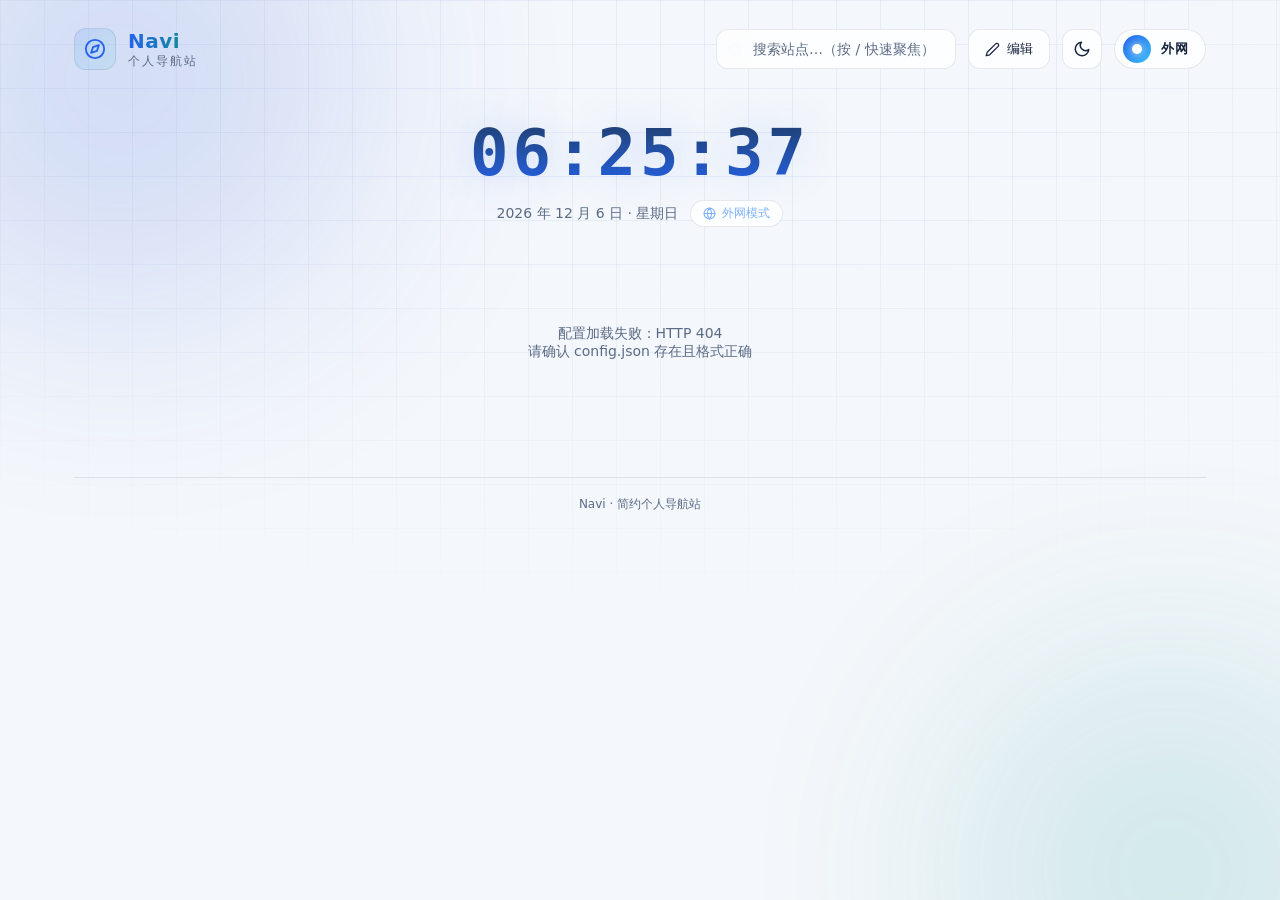
==== public/index.html @ b1547924 "chore: 首次提交 —— Navi 导航站（零依赖 Node 服务端 + 服务发现 + 图床库）" ====
<!DOCTYPE html>
<html lang="zh-CN">
<head>
  <meta charset="UTF-8">
  <meta name="viewport" content="width=device-width, initial-scale=1.0">
  <title>Navi · 个人导航站</title>
  <link rel="icon" type="image/svg+xml" href="favicon.svg">
  <!-- 静态资源带版本号：每次改版 app.js / style.css 后递增 v=，强制浏览器拉取新文件，避免旧缓存 -->
  <link rel="stylesheet" href="css/style.css?v=20260919-3">
</head>
<body>
  <!-- 科技感网格背景 -->
  <div class="bg-grid" aria-hidden="true"></div>
  <div class="bg-glow bg-glow-1" aria-hidden="true"></div>
  <div class="bg-glow bg-glow-2" aria-hidden="true"></div>

  <div class="page">
    <!-- 顶部栏 -->
    <header class="header">
      <div class="brand">
        <span class="brand-logo" aria-hidden="true">
          <svg viewBox="0 0 24 24" fill="none" stroke="currentColor" stroke-width="2" stroke-linecap="round" stroke-linejoin="round">
            <circle cx="12" cy="12" r="10"></circle>
            <polygon points="16.24 7.76 14.12 14.12 7.76 16.24 9.88 9.88 16.24 7.76"></polygon>
          </svg>
        </span>
        <div class="brand-text">
          <h1 id="siteTitle">Navi</h1>
          <p class="brand-sub" id="siteSubtitle">个人导航站</p>
        </div>
      </div>

      <div class="header-actions">
        <!-- 搜索 -->
        <div class="search-box">
          <svg class="search-icon" viewBox="0 0 24 24" fill="none" stroke="currentColor" stroke-width="2" stroke-linecap="round" stroke-linejoin="round">
            <circle cx="11" cy="11" r="8"></circle>
            <line x1="21" y1="21" x2="16.65" y2="16.65"></line>
          </svg>
          <input id="searchInput" type="text" placeholder="搜索站点…（按 / 快速聚焦）" autocomplete="off">
        </div>

        <!-- 编辑模式开关 -->
        <button id="editToggle" class="tool-btn" type="button" aria-pressed="false" title="编辑导航项（增 / 删 / 改 / 拖动排序）">
          <svg viewBox="0 0 24 24" fill="none" stroke="currentColor" stroke-width="2" stroke-linecap="round" stroke-linejoin="round">
            <path d="M17 3a2.828 2.828 0 1 1 4 4L7.5 20.5 2 22l1.5-5.5L17 3z"></path>
          </svg>
          <span id="editLabel">编辑</span>
        </button>

        <!-- 退出登录（启用密码保护时显示） -->
        <button id="logoutBtn" class="tool-btn" type="button" hidden title="退出登录">
          <svg viewBox="0 0 24 24" fill="none" stroke="currentColor" stroke-width="2" stroke-linecap="round" stroke-linejoin="round">
            <path d="M9 21H5a2 2 0 0 1-2-2V5a2 2 0 0 1 2-2h4"></path>
            <polyline points="16 17 21 12 16 7"></polyline>
            <line x1="21" y1="12" x2="9" y2="12"></line>
          </svg>
          <span>退出</span>
        </button>

        <!-- 日 / 夜模式切换 -->
        <button id="themeToggle" class="theme-toggle" type="button" title="切换日间 / 夜间模式" aria-pressed="false">
          <svg class="theme-icon-sun" viewBox="0 0 24 24">
            <circle cx="12" cy="12" r="5"></circle>
            <line x1="12" y1="1" x2="12" y2="3"></line>
            <line x1="12" y1="21" x2="12" y2="23"></line>
            <line x1="4.22" y1="4.22" x2="5.64" y2="5.64"></line>
            <line x1="18.36" y1="18.36" x2="19.78" y2="19.78"></line>
            <line x1="1" y1="12" x2="3" y2="12"></line>
            <line x1="21" y1="12" x2="23" y2="12"></line>
            <line x1="4.22" y1="19.78" x2="5.64" y2="18.36"></line>
            <line x1="18.36" y1="5.64" x2="19.78" y2="4.22"></line>
          </svg>
          <svg class="theme-icon-moon" viewBox="0 0 24 24">
            <path d="M21 12.79A9 9 0 1 1 11.21 3 7 7 0 0 0 21 12.79z"></path>
          </svg>
        </button>

        <!-- 内外网切换按钮 -->
        <button id="netToggle" class="net-toggle" type="button" aria-pressed="false" title="切换内网 / 外网地址">
          <span class="toggle-dot" aria-hidden="true"></span>
          <span class="toggle-label" id="netLabel">外网</span>
        </button>
      </div>
    </header>

    <!-- 时钟区 -->
    <section class="hero">
      <div class="clock" id="clock">--:--:--</div>
      <div class="date-line">
        <span id="dateText"></span>
        <span class="net-badge" id="netBadge">
          <svg viewBox="0 0 24 24" fill="none" stroke="currentColor" stroke-width="2" stroke-linecap="round" stroke-linejoin="round">
            <circle cx="12" cy="12" r="10"></circle>
            <line x1="2" y1="12" x2="22" y2="12"></line>
            <path d="M12 2a15.3 15.3 0 0 1 4 10 15.3 15.3 0 0 1-4 10 15.3 15.3 0 0 1-4-10 15.3 15.3 0 0 1 4-10z"></path>
          </svg>
          <span id="netBadgeText">外网模式</span>
        </span>
      </div>
    </section>

    <!-- 导航分组（JS 渲染） -->
    <main id="navRoot" class="nav-root">
      <div class="loading"><div class="loading-ring"></div>加载中…</div>
    </main>

    <p id="emptyTip" class="empty-tip" hidden>没有匹配的站点</p>

    <!-- 编辑模式：添加分组按钮 -->
    <button id="addGroupBtn" class="add-group-btn" type="button" hidden>
      <svg viewBox="0 0 24 24" fill="none" stroke="currentColor" stroke-width="2" stroke-linecap="round" stroke-linejoin="round">
        <line x1="12" y1="5" x2="12" y2="19"></line>
        <line x1="5" y1="12" x2="19" y2="12"></line>
      </svg>
      添加分组
    </button>

    <footer class="footer">
      <span id="footerText">Navi · 简约个人导航站</span>
    </footer>
  </div>

  <!-- 编辑模式：底部保存栏 -->
  <div id="saveBar" class="savebar" hidden>
    <span class="savebar-tip" id="saveBarTip">编辑模式：拖动卡片排序，完成后记得保存</span>
      <div class="savebar-actions">
        <button id="discoverBtn" class="btn btn-ghost" type="button" title="自动识别容器 / 本机端口，匹配图标并生成导航卡片">服务发现</button>
        <button id="libraryBtn" class="btn btn-ghost" type="button" title="批量上传图标到本地图床库，供所有卡片重复选用">图床库</button>
        <button id="backupBtn" class="btn btn-ghost" type="button" title="下载完整数据备份文件（含校验和）">备份</button>
        <button id="importBtn" class="btn btn-ghost" type="button" title="从备份文件恢复数据">导入</button>
        <input id="importFile" type="file" accept="application/json,.json" hidden>
        <button id="cancelEditBtn" class="btn btn-ghost" type="button">取消</button>
        <button id="saveBtn" class="btn btn-primary" type="button">保存</button>
      </div>
  </div>

  <!-- 导航项编辑弹窗 -->
  <div id="itemModal" class="modal-mask" hidden>
    <div class="modal" role="dialog" aria-modal="true">
      <h3 class="modal-title" id="itemModalTitle">编辑导航项</h3>
      <form id="itemForm">
        <label class="field">
          <span>名称 *</span>
          <input name="title" type="text" required maxlength="40" placeholder="例如 Jellyfin">
        </label>
        <label class="field">
          <span>描述</span>
          <input name="desc" type="text" maxlength="60" placeholder="一句话说明（可留空）">
        </label>
        <label class="field">
          <span>外网地址 *</span>
          <input name="url" type="url" required placeholder="https://…">
        </label>
        <label class="field">
          <span>内网地址</span>
          <input name="lanUrl" type="url" placeholder="http://192.168.x.x:端口（可留空）">
        </label>
        <label class="field">
          <span>Logo（本地图床库）</span>
          <div class="logo-box">
            <div class="logo-preview-wrap">
              <img id="logoPreview" class="logo-preview" alt="图标预览" hidden>
              <span id="logoEmpty" class="logo-empty">无</span>
            </div>
            <div class="logo-actions">
              <input id="logoFile" type="file" accept="image/png,image/jpeg,image/gif,image/webp" multiple hidden>
              <button type="button" class="btn btn-ghost" id="logoPickBtn">上传图片</button>
              <button type="button" class="btn btn-ghost" id="logoLibraryBtn">从图床库选择</button>
              <button type="button" class="btn btn-ghost" id="logoClearBtn" hidden>清除</button>
            </div>
            <span id="logoStatus" class="logo-status"></span>
          </div>
          <input type="hidden" name="logo" id="logoInput">
        </label>
        <label class="field">
          <span>在线图标</span>
          <div class="icon-row">
            <input name="icon" type="text" placeholder="jellyfin / selfhst:xxx / iconify:集:名 / 图片直链">
            <button type="button" class="btn btn-ghost" id="iconGalleryBtn" title="从在线图标库挑选">图标库</button>
          </div>
        </label>
        <div class="modal-actions">
          <button type="button" class="btn btn-ghost" data-close="itemModal">取消</button>
          <button type="submit" class="btn btn-primary">确定</button>
        </div>
      </form>
    </div>
  </div>

  <!-- 分组编辑弹窗 -->
  <div id="groupModal" class="modal-mask" hidden>
    <div class="modal" role="dialog" aria-modal="true">
      <h3 class="modal-title" id="groupModalTitle">添加分组</h3>
      <form id="groupForm">
        <label class="field">
          <span>分组名称 *</span>
          <input name="name" type="text" required maxlength="20" placeholder="例如 常用工具">
        </label>
        <div class="modal-actions">
          <button type="button" class="btn btn-ghost" data-close="groupModal">取消</button>
          <button type="submit" class="btn btn-primary">确定</button>
        </div>
      </form>
    </div>
  </div>

  <!-- 服务发现弹窗（Docker 容器 / 本机端口 → 自动匹配图标 → 生成导航卡片） -->
  <div id="discoverModal" class="modal-mask" hidden>
    <div class="modal modal-wide" role="dialog" aria-modal="true">
      <h3 class="modal-title">
        服务发现
        <span class="discover-src" id="discoverSrc"></span>
      </h3>
      <p class="discover-hint" id="discoverHint">正在扫描容器与本机监听端口…</p>

      <div class="discover-toolbar" id="discoverToolbar" hidden>
        <label class="discover-all">
          <input type="checkbox" id="discoverAll">
          <span>全选推荐项（运行中 · 非依赖容器）</span>
        </label>
        <span class="discover-count" id="discoverCount"></span>
        <button type="button" class="btn btn-ghost" id="discoverRescan">重新扫描</button>
      </div>

      <div class="discover-list" id="discoverList"></div>

      <div class="discover-empty" id="discoverEmpty" hidden></div>

      <div class="modal-actions">
        <button type="button" class="btn btn-ghost" data-close="discoverModal">关闭</button>
        <button type="button" class="btn btn-primary" id="discoverAddBtn" disabled>加入选中项</button>
      </div>
    </div>
  </div>

  <!-- 图床库 / 图标选择弹窗（本地图床库 + 在线图标库） -->
  <div id="libraryModal" class="modal-mask" hidden>
    <div class="modal modal-wide" role="dialog" aria-modal="true">
      <h3 class="modal-title">
        <span id="libraryTitle">图床库</span>
        <span class="lib-mode" id="libraryModeTag"></span>
      </h3>

      <div class="lib-tabs" id="libTabs" role="tablist">
        <button type="button" class="lib-tab is-active" id="libTabLocal" data-tab="local" role="tab">本地图床库</button>
        <button type="button" class="lib-tab" id="libTabOnline" data-tab="online" role="tab">在线图标库</button>
      </div>

      <!-- 本地图床库 -->
      <section class="lib-pane" id="libPaneLocal">
        <div class="lib-toolbar">
          <input type="text" id="libSearch" class="lib-search" placeholder="按文件名搜索…" autocomplete="off">
          <span class="lib-count" id="libCount"></span>
          <button type="button" class="btn btn-ghost" id="libSelectAllBtn" hidden>全选</button>
          <button type="button" class="btn btn-ghost" id="libDeleteBtn" hidden>删除选中</button>
          <button type="button" class="btn btn-ghost" id="libRefreshBtn">刷新</button>
        </div>

        <div class="lib-drop" id="libDrop">
          <input type="file" id="libFile" accept="image/png,image/jpeg,image/gif,image/webp" multiple hidden>
          <button type="button" class="btn btn-ghost" id="libUploadBtn">批量选择图片</button>
          <span class="lib-drop-hint">也可把多张图标直接拖到这里 · 支持 PNG / JPEG / GIF / WebP · 单张上限 3MB</span>
        </div>

        <div class="lib-progress" id="libProgress" hidden>
          <div class="lib-progress-track"><i id="libProgressFill"></i></div>
          <span class="lib-progress-text" id="libProgressText"></span>
        </div>

        <div class="lib-result" id="libResult" hidden></div>

        <div class="lib-grid" id="libGrid"></div>
        <div class="lib-empty" id="libEmpty" hidden></div>
      </section>

      <!-- 在线图标库 -->
      <section class="lib-pane" id="libPaneOnline" hidden>
        <div class="lib-toolbar">
          <input type="text" id="iconSearch" class="lib-search" placeholder="搜索在线图标（如 github / jellyfin / nas）…" autocomplete="off">
          <button type="button" class="btn btn-ghost" id="iconSearchBtn">搜索</button>
        </div>
        <p class="lib-online-hint" id="iconOnlineHint">
          「推荐」来自内置服务指纹库，离线可用；搜索走 Iconify 公开 API，需要联网。
        </p>
        <div class="lib-grid lib-grid-icon" id="iconGrid"></div>
        <div class="lib-empty" id="iconEmpty" hidden></div>
      </section>

      <div class="modal-actions">
        <button type="button" class="btn btn-ghost" data-close="libraryModal">关闭</button>
      </div>
    </div>
  </div>

  <script src="js/app.js?v=20260919-3"></script>
</body>
</html>
---- public/css/style.css ----
/* ============================================================
   Navi 个人导航站 · 简约科技感主题（夜间默认 + 日间主题）
   ============================================================ */

/* ---------- 夜间主题（默认） ---------- */
:root {
  --bg: #0a0e17;
  --bg-panel: rgba(17, 24, 39, 0.72);
  --bg-card: rgba(22, 30, 48, 0.62);
  --bg-card-hover: rgba(34, 45, 70, 0.85);
  --border: rgba(99, 140, 220, 0.14);
  --border-hover: rgba(99, 160, 255, 0.45);
  --text: #e6edf7;
  --text-dim: #8b98b0;
  --accent: #4f8cff;
  --accent-2: #38e1c6;
  --danger: #ff6b6b;
  --shadow: 0 8px 32px rgba(0, 0, 0, 0.45);
  --glow-opacity: 0.28;
  --grid-line: 79, 140, 255;
  --grid-oppacity: 0.05;
  --savebar-bg: rgba(15, 22, 36, 0.92);
  --modal-bg: #111827;
  --input-bg: rgba(10, 14, 23, 0.8);
  --mini-btn-bg: rgba(10, 14, 23, 0.75);
  --input-bg-alt: rgba(10, 14, 23, 0.8);
  --mask-bg: rgba(5, 8, 14, 0.65);
  --grad-title: 90deg, #7db1ff, #38e1c6;
  --clock-from: #f0f6ff;
  --clock-to: #7db1ff;
  --fallback-grad: 135deg, #2563eb, #7c3aed;
  --icon-fallback: #fff;
  --radius: 14px;
  --radius-sm: 10px;
  --font: "PingFang SC", "Microsoft YaHei", "Segoe UI", system-ui, -apple-system, sans-serif;
  --mono: "JetBrains Mono", "Cascadia Code", Consolas, monospace;
}

/* ---------- 日间主题（html[data-theme="light"]） ---------- */
[data-theme="light"] {
  --bg: #f4f7fb;
  --bg-panel: rgba(255, 255, 255, 0.82);
  --bg-card: rgba(255, 255, 255, 0.78);
  --bg-card-hover: rgba(255, 255, 255, 0.95);
  --border: rgba(20, 40, 90, 0.10);
  --border-hover: rgba(37, 99, 235, 0.38);
  --text: #17233d;
  --text-dim: #5b6b85;
  --accent: #2563eb;
  --accent-2: #0d9488;
  --danger: #dc2626;
  --shadow: 0 8px 32px rgba(30, 60, 120, 0.12);
  --glow-opacity: 0.16;
  --grid-line: 30, 80, 180;
  --grid-oppacity: 0.06;
  --savebar-bg: rgba(255, 255, 255, 0.92);
  --modal-bg: #ffffff;
  --input-bg: rgba(255, 255, 255, 0.9);
  --mini-btn-bg: rgba(255, 255, 255, 0.9);
  --input-bg-alt: rgba(255, 255, 255, 0.9);
  --mask-bg: rgba(25, 40, 70, 0.28);
  --grad-title: 90deg, #2563eb, #0d9488;
  --clock-from: #1f3a5f;
  --clock-to: #2563eb;
  --fallback-grad: 135deg, #2563eb, #6d28d9;
  --icon-fallback: #fff;
}

* { margin: 0; padding: 0; box-sizing: border-box; }

[hidden] { display: none !important; }

html { color-scheme: dark; }
[data-theme="light"] { color-scheme: light; }

body {
  font-family: var(--font);
  background: var(--bg);
  color: var(--text);
  min-height: 100vh;
  overflow-x: hidden;
  -webkit-font-smoothing: antialiased;
  transition: background 0.3s ease, color 0.3s ease;
}

/* ---------- 背景 ---------- */
.bg-grid {
  position: fixed; inset: 0; z-index: -2; pointer-events: none;
  background-image:
    linear-gradient(rgba(var(--grid-line), var(--grid-oppacity)) 1px, transparent 1px),
    linear-gradient(90deg, rgba(var(--grid-line), var(--grid-oppacity)) 1px, transparent 1px);
  background-size: 44px 44px;
  mask-image: radial-gradient(ellipse 90% 70% at 50% 0%, #000 40%, transparent 100%);
}
.bg-glow {
  position: fixed; z-index: -1; pointer-events: none;
  border-radius: 50%; filter: blur(120px); opacity: var(--glow-opacity);
  transition: opacity 0.3s ease;
}
.bg-glow-1 { width: 480px; height: 480px; background: #1d4ed8; top: -160px; left: -120px; }
.bg-glow-2 { width: 420px; height: 420px; background: #0d9488; bottom: -180px; right: -100px; }

/* ---------- 布局 ---------- */
.page {
  max-width: 1180px;
  margin: 0 auto;
  padding: 28px 24px 40px;
}

/* ---------- 顶部栏 ---------- */
.header {
  display: flex; align-items: center; justify-content: space-between;
  gap: 16px; flex-wrap: wrap;
}
.brand { display: flex; align-items: center; gap: 12px; }
.brand-logo {
  width: 42px; height: 42px; display: grid; place-items: center;
  color: var(--accent);
  background: linear-gradient(135deg, rgba(79, 140, 255, 0.16), rgba(56, 225, 198, 0.10));
  border: 1px solid var(--border);
  border-radius: 12px;
}
.brand-logo svg { width: 22px; height: 22px; }
.brand-text h1 {
  font-size: 20px; font-weight: 700; letter-spacing: 0.5px;
  background: linear-gradient(var(--grad-title));
  -webkit-background-clip: text; background-clip: text; color: transparent;
}
.brand-sub { font-size: 12px; color: var(--text-dim); letter-spacing: 2px; }

.header-actions { display: flex; align-items: center; gap: 12px; flex-wrap: wrap; }

/* ---------- 搜索 ---------- */
.search-box {
  position: relative; display: flex; align-items: center;
}
.search-icon {
  position: absolute; left: 12px; width: 15px; height: 15px;
  color: var(--text-dim); pointer-events: none;
}
#searchInput {
  width: 240px; height: 40px;
  padding: 0 14px 0 36px;
  background: var(--bg-panel);
  border: 1px solid var(--border);
  border-radius: 12px;
  color: var(--text); font-size: 14px; font-family: var(--font);
  outline: none;
  transition: border-color 0.2s, box-shadow 0.2s, width 0.25s;
  backdrop-filter: blur(10px);
}
#searchInput::placeholder { color: var(--text-dim); }
#searchInput:focus {
  border-color: var(--border-hover);
  box-shadow: 0 0 0 3px rgba(79, 140, 255, 0.15);
  width: 300px;
}

/* ---------- 内外网切换按钮 ---------- */
.net-toggle {
  display: inline-flex; align-items: center; gap: 10px;
  height: 40px; padding: 0 16px 0 8px;
  background: var(--bg-panel);
  border: 1px solid var(--border);
  border-radius: 999px;
  color: var(--text); font-size: 13px; font-family: var(--font);
  cursor: pointer;
  transition: border-color 0.2s, box-shadow 0.2s;
  backdrop-filter: blur(10px);
  user-select: none;
}
.net-toggle:hover { border-color: var(--border-hover); }
.toggle-dot {
  width: 28px; height: 28px; border-radius: 50%;
  display: grid; place-items: center;
  background: linear-gradient(135deg, #2563eb, #38bdf8);
  position: relative; transition: background 0.3s;
}
.toggle-dot::after {
  content: ""; width: 10px; height: 10px; border-radius: 50%;
  background: #fff; box-shadow: 0 0 8px rgba(255, 255, 255, 0.8);
}
.net-toggle.lan .toggle-dot {
  background: linear-gradient(135deg, #0d9488, #38e1c6);
}
.net-toggle.lan { border-color: rgba(56, 225, 198, 0.4); }
.toggle-label { font-weight: 600; letter-spacing: 1px; min-width: 26px; text-align: center; }

/* ---------- Hero ---------- */
.hero { text-align: center; padding: 46px 0 30px; }
.clock {
  font-family: var(--mono);
  font-size: clamp(40px, 7vw, 64px);
  font-weight: 700; letter-spacing: 4px;
  background: linear-gradient(180deg, var(--clock-from), var(--clock-to));
  -webkit-background-clip: text; background-clip: text; color: transparent;
  text-shadow: 0 0 40px rgba(79, 140, 255, 0.25);
}
.date-line {
  margin-top: 10px;
  display: flex; align-items: center; justify-content: center; gap: 12px; flex-wrap: wrap;
  color: var(--text-dim); font-size: 14px;
}
.net-badge {
  display: inline-flex; align-items: center; gap: 6px;
  padding: 4px 12px;
  font-size: 12px;
  border-radius: 999px;
  border: 1px solid var(--border);
  background: var(--bg-panel);
  color: #7db1ff;
  transition: all 0.3s;
}
.net-badge svg { width: 13px; height: 13px; }
.net-badge.lan { color: var(--accent-2); border-color: rgba(56, 225, 198, 0.4); }

/* ---------- 分组与卡片 ---------- */
.nav-root { display: flex; flex-direction: column; gap: 34px; margin-top: 8px; }

.group-title {
  display: flex; align-items: center; gap: 10px;
  margin-bottom: 14px;
  font-size: 15px; font-weight: 600; letter-spacing: 1px;
}
.group-title::before {
  content: ""; width: 4px; height: 16px; border-radius: 2px;
  background: linear-gradient(180deg, var(--accent), var(--accent-2));
}
.group-count { font-size: 12px; color: var(--text-dim); font-weight: 400; }

.card-grid {
  display: grid;
  grid-template-columns: repeat(auto-fill, minmax(158px, 1fr));
  gap: 14px;
}

.card {
  position: relative;
  display: flex; align-items: center; gap: 12px;
  padding: 14px;
  background: var(--bg-card);
  border: 1px solid var(--border);
  border-radius: var(--radius);
  text-decoration: none; color: var(--text);
  overflow: hidden;
  transition: transform 0.18s ease, border-color 0.18s, background 0.18s, box-shadow 0.18s;
  backdrop-filter: blur(8px);
  animation: cardIn 0.4s ease both;
}
.card:hover {
  transform: translateY(-3px);
  background: var(--bg-card-hover);
  border-color: var(--border-hover);
  box-shadow: 0 10px 28px rgba(20, 60, 160, 0.25);
}
.card::after {
  content: ""; position: absolute; inset: 0;
  background: linear-gradient(120deg, transparent 30%, rgba(120, 180, 255, 0.08) 50%, transparent 70%);
  transform: translateX(-100%);
  transition: transform 0.5s;
  pointer-events: none;
}
.card:hover::after { transform: translateX(100%); }

@keyframes cardIn {
  from { opacity: 0; transform: translateY(10px); }
  to { opacity: 1; transform: translateY(0); }
}

.card-icon {
  flex: none; width: 40px; height: 40px;
  display: grid; place-items: center;
  border-radius: var(--radius-sm);
  background: rgba(79, 140, 255, 0.08);
  border: 1px solid var(--border);
  overflow: hidden;
}
.card-icon img { width: 26px; height: 26px; object-fit: contain; }
.icon-fallback {
  width: 100%; height: 100%;
  display: grid; place-items: center;
  font-weight: 700; font-size: 16px;
  color: var(--icon-fallback);
  background: linear-gradient(var(--fallback-grad));
}

.card-body { min-width: 0; }
.card-title {
  display: block;
  font-size: 14px; font-weight: 600;
  white-space: nowrap; overflow: hidden; text-overflow: ellipsis;
}
.card-desc {
  display: block;
  margin-top: 3px;
  font-size: 11.5px; color: var(--text-dim);
  white-space: nowrap; overflow: hidden; text-overflow: ellipsis;
}

/* 内网模式标识：有独立内网地址的卡片在切换后亮起角标 */
.lan-flag {
  position: absolute; top: 6px; right: 8px;
  font-size: 10px; letter-spacing: 1px;
  color: var(--accent-2);
  opacity: 0; transition: opacity 0.25s;
}
body.lan-mode .card[data-has-lan="true"] .lan-flag { opacity: 1; }

/* ---------- 空结果 ---------- */
.empty-tip {
  text-align: center; padding: 60px 0;
  color: var(--text-dim); font-size: 14px;
}

/* ---------- 加载 ---------- */
.loading { text-align: center; padding: 70px 0; color: var(--text-dim); }
.loading-ring {
  width: 34px; height: 34px; margin: 0 auto 14px;
  border: 3px solid rgba(79, 140, 255, 0.15);
  border-top-color: var(--accent);
  border-radius: 50%;
  animation: spin 0.8s linear infinite;
}
@keyframes spin { to { transform: rotate(360deg); } }

/* ---------- 页脚 ---------- */
.footer {
  margin-top: 56px; padding-top: 18px;
  text-align: center;
  font-size: 12px; color: var(--text-dim);
  border-top: 1px solid var(--border);
}

/* ---------- 工具按钮（编辑开关） ---------- */
.tool-btn {
  display: inline-flex; align-items: center; gap: 7px;
  height: 40px; padding: 0 16px;
  background: var(--bg-panel);
  border: 1px solid var(--border);
  border-radius: 12px;
  color: var(--text); font-size: 13px; font-family: var(--font);
  cursor: pointer;
  transition: border-color 0.2s, color 0.2s, box-shadow 0.2s;
  backdrop-filter: blur(10px);
}
.tool-btn svg { width: 15px; height: 15px; fill: none; stroke: currentColor; stroke-width: 2; stroke-linecap: round; stroke-linejoin: round; }
.tool-btn:hover { border-color: var(--border-hover); }
.tool-btn[aria-pressed="true"] {
  color: var(--accent-2);
  border-color: rgba(56, 225, 198, 0.5);
  box-shadow: 0 0 0 3px rgba(56, 225, 198, 0.12);
}

/* ---------- 日 / 夜模式切换按钮 ---------- */
.theme-toggle {
  display: inline-flex; align-items: center; justify-content: center;
  width: 40px; height: 40px;
  background: var(--bg-panel);
  border: 1px solid var(--border);
  border-radius: 12px;
  color: var(--text);
  cursor: pointer;
  transition: border-color 0.2s, color 0.2s, box-shadow 0.2s, background 0.3s;
  backdrop-filter: blur(10px);
}
.theme-toggle:hover { border-color: var(--border-hover); }
.theme-toggle svg {
  width: 18px; height: 18px;
  fill: none; stroke: currentColor; stroke-width: 2; stroke-linecap: round; stroke-linejoin: round;
  transition: transform 0.35s ease;
}
/* 日间模式显示月亮（点击可切回夜间），夜间模式显示太阳 */
[data-theme="light"] .theme-toggle svg { transform: rotate(0deg); }
.theme-toggle .theme-icon-sun { display: block; }
.theme-toggle .theme-icon-moon { display: none; }
[data-theme="light"] .theme-toggle .theme-icon-sun { display: none; }
[data-theme="light"] .theme-toggle .theme-icon-moon { display: block; }

/* ---------- 编辑模式 ---------- */
body.edit-mode .card { cursor: grab; }
body.edit-mode .card:active { cursor: grabbing; }
.card.dragging { opacity: 0.45; transform: scale(0.97); border-style: dashed; }

.card-tools {
  position: absolute; top: 6px; right: 6px;
  display: flex; gap: 4px;
}
.mini-btn {
  width: 24px; height: 24px;
  display: grid; place-items: center;
  background: var(--mini-btn-bg);
  border: 1px solid var(--border);
  border-radius: 7px;
  color: var(--text-dim);
  cursor: pointer;
  transition: color 0.15s, border-color 0.15s;
}
.mini-btn svg { width: 12px; height: 12px; fill: none; stroke: currentColor; stroke-width: 2; stroke-linecap: round; stroke-linejoin: round; }
.mini-btn:hover { color: var(--accent); border-color: var(--border-hover); }
.mini-btn.danger:hover { color: var(--danger); border-color: rgba(255, 107, 107, 0.5); }

.group-tools { display: inline-flex; gap: 6px; margin-left: 6px; }
.group-tools .mini-btn { width: 26px; height: 26px; }

.add-group-btn {
  display: flex; align-items: center; justify-content: center; gap: 8px;
  width: 100%; margin-top: 22px;
  padding: 14px;
  background: transparent;
  border: 1.5px dashed var(--border);
  border-radius: var(--radius);
  color: var(--text-dim); font-size: 14px; font-family: var(--font);
  cursor: pointer;
  transition: color 0.2s, border-color 0.2s, background 0.2s;
}
.add-group-btn svg { width: 16px; height: 16px; }
.add-group-btn:hover {
  color: var(--accent-2);
  border-color: rgba(56, 225, 198, 0.5);
  background: rgba(56, 225, 198, 0.05);
}

/* ---------- 底部保存栏 ---------- */
.savebar {
  position: fixed; left: 50%; bottom: 22px; transform: translateX(-50%);
  z-index: 60;
  display: flex; align-items: center; gap: 18px;
  max-width: calc(100vw - 32px);
  padding: 12px 18px;
  background: var(--savebar-bg);
  border: 1px solid var(--border-hover);
  border-radius: 14px;
  box-shadow: var(--shadow);
  backdrop-filter: blur(14px);
  animation: savebarIn 0.25s ease;
}
@keyframes savebarIn {
  from { opacity: 0; transform: translate(-50%, 12px); }
  to { opacity: 1; transform: translate(-50%, 0); }
}
.savebar-tip { font-size: 12.5px; color: var(--text-dim); white-space: nowrap; overflow: hidden; text-overflow: ellipsis; }
.savebar-actions { display: flex; gap: 8px; flex: none; }
body.edit-mode .footer { padding-bottom: 70px; }

.btn {
  height: 34px; padding: 0 16px;
  border-radius: 9px;
  font-size: 13px; font-family: var(--font);
  cursor: pointer;
  border: 1px solid var(--border);
  transition: all 0.15s;
}
.btn:disabled { opacity: 0.55; cursor: not-allowed; }
.btn-primary {
  background: linear-gradient(135deg, #2563eb, #3b82f6);
  border-color: transparent;
  color: #fff; font-weight: 600;
}
.btn-primary:hover:not(:disabled) { filter: brightness(1.15); }
.btn-ghost {
  background: transparent;
  color: var(--text-dim);
}
.btn-ghost:hover:not(:disabled) { color: var(--text); border-color: var(--border-hover); }

/* ---------- 弹窗 ---------- */
.modal-mask {
  position: fixed; inset: 0; z-index: 80;
  display: grid; place-items: center;
  background: var(--mask-bg);
  backdrop-filter: blur(4px);
  animation: fadeIn 0.18s ease;
}
@keyframes fadeIn { from { opacity: 0; } to { opacity: 1; } }
.modal {
  width: min(420px, calc(100vw - 40px));
  padding: 22px 22px 18px;
  background: var(--modal-bg);
  border: 1px solid var(--border-hover);
  border-radius: var(--radius);
  box-shadow: var(--shadow);
  animation: modalIn 0.2s ease;
}
@keyframes modalIn {
  from { opacity: 0; transform: translateY(10px) scale(0.98); }
  to { opacity: 1; transform: translateY(0) scale(1); }
}
.modal-title { font-size: 16px; font-weight: 600; margin-bottom: 16px; }
.field { display: block; margin-bottom: 12px; }
.field span { display: block; margin-bottom: 5px; font-size: 12.5px; color: var(--text-dim); }
.field input {
  width: 100%; height: 38px;
  padding: 0 12px;
  background: var(--input-bg);
  border: 1px solid var(--border);
  border-radius: 9px;
  color: var(--text); font-size: 13.5px; font-family: var(--font);
  outline: none;
  transition: border-color 0.15s, box-shadow 0.15s;
}
.field input:focus {
  border-color: var(--border-hover);
  box-shadow: 0 0 0 3px rgba(79, 140, 255, 0.14);
}
.modal-actions { display: flex; justify-content: flex-end; gap: 8px; margin-top: 18px; }

/* ---------- Logo 本地上传 ---------- */
.logo-box {
  display: flex; align-items: center; gap: 12px; flex-wrap: wrap;
  padding: 10px 12px;
  background: var(--input-bg-alt);
  border: 1px solid var(--border);
  border-radius: 9px;
}
.logo-preview-wrap {
  flex: none; width: 52px; height: 52px;
  display: grid; place-items: center;
  background: rgba(79, 140, 255, 0.08);
  border: 1px solid var(--border);
  border-radius: 10px;
  overflow: hidden;
}
.logo-preview { width: 100%; height: 100%; object-fit: contain; }
.logo-empty { font-size: 12px; color: var(--text-dim); }
.logo-actions { display: flex; gap: 8px; }
.logo-status { flex-basis: 100%; font-size: 12px; color: var(--text-dim); }
.logo-status.ok { color: var(--accent-2); }
.logo-status.err { color: var(--danger); }

/* ---------- 服务发现弹窗 ---------- */
.modal-wide { width: min(760px, calc(100vw - 40px)); }

.discover-src {
  margin-left: 8px;
  padding: 2px 9px;
  font-size: 11px; font-weight: 400; letter-spacing: 0.5px;
  color: var(--accent-2);
  border: 1px solid rgba(56, 225, 198, 0.35);
  border-radius: 999px;
  vertical-align: middle;
}

.discover-hint {
  margin: -8px 0 14px;
  font-size: 12.5px; color: var(--text-dim);
  line-height: 1.7;
}
.discover-hint.err { color: var(--danger); }

.discover-toolbar {
  display: flex; align-items: center; gap: 12px; flex-wrap: wrap;
  padding: 8px 12px; margin-bottom: 10px;
  background: var(--input-bg-alt);
  border: 1px solid var(--border);
  border-radius: 9px;
}
.discover-all {
  display: inline-flex; align-items: center; gap: 7px;
  font-size: 12.5px; color: var(--text); cursor: pointer; user-select: none;
}
.discover-all input { width: 14px; height: 14px; accent-color: var(--accent); cursor: pointer; }
.discover-count { flex: 1; font-size: 12px; color: var(--text-dim); }

.discover-list {
  display: flex; flex-direction: column; gap: 8px;
  max-height: 52vh; overflow-y: auto;
  padding-right: 2px;
  scrollbar-width: thin;
}
.discover-list::-webkit-scrollbar { width: 8px; }
.discover-list::-webkit-scrollbar-thumb { background: var(--border-hover); border-radius: 4px; }

.discover-row {
  display: grid;
  grid-template-columns: 20px 40px 1fr auto 26px;
  align-items: center; gap: 10px;
  padding: 9px 11px;
  background: var(--input-bg-alt);
  border: 1px solid var(--border);
  border-radius: 10px;
  transition: border-color 0.15s, background 0.15s;
}
.discover-row:hover { border-color: var(--border-hover); }
.discover-row.is-added { opacity: 0.62; }
.discover-row.is-ignored { opacity: 0.45; }
.discover-row.is-added .discover-tag { color: var(--accent-2); }
.discover-row.is-ignored .discover-tag { color: var(--text-dim); }

.discover-pick { display: grid; place-items: center; }
.discover-pick input {
  width: 15px; height: 15px;
  accent-color: var(--accent);
  cursor: pointer;
}
.discover-row.is-added .discover-pick input,
.discover-row.is-ignored .discover-pick input { cursor: not-allowed; }

.discover-icon {
  width: 40px; height: 40px;
  display: grid; place-items: center;
  background: rgba(79, 140, 255, 0.08);
  border: 1px solid var(--border);
  border-radius: var(--radius-sm);
  overflow: hidden;
}
.discover-icon img { width: 24px; height: 24px; object-fit: contain; }

.discover-fields { display: flex; flex-direction: column; gap: 5px; min-width: 0; }
.discover-fields .row2 { display: flex; gap: 6px; }

.discover-in {
  width: 100%; height: 30px;
  padding: 0 9px;
  background: var(--input-bg);
  border: 1px solid var(--border);
  border-radius: 7px;
  color: var(--text); font-size: 12.5px; font-family: var(--font);
  outline: none;
  transition: border-color 0.15s, box-shadow 0.15s;
}
.discover-in:focus {
  border-color: var(--border-hover);
  box-shadow: 0 0 0 3px rgba(79, 140, 255, 0.14);
}
.discover-in.title { font-weight: 600; }
.discover-in.url { color: var(--text-dim); }

.discover-meta {
  display: flex; flex-direction: column; align-items: flex-end; gap: 4px;
  flex: none; max-width: 190px;
}
.discover-port {
  font-family: var(--mono); font-size: 12px;
  color: var(--accent);
  white-space: nowrap;
}
.discover-tag {
  font-size: 10.5px; color: var(--text-dim);
  text-align: right; line-height: 1.4;
  overflow: hidden; text-overflow: ellipsis;
  display: -webkit-box; -webkit-line-clamp: 2; -webkit-box-orient: vertical;
}

.discover-empty {
  padding: 26px 0;
  text-align: center;
  font-size: 13px; color: var(--text-dim);
  line-height: 1.9;
}

/* ---------- 图床库 / 图标选择弹窗 ---------- */
/* 图标来源行：文本框 + 「图标库」按钮并排 */
.icon-row { display: flex; gap: 8px; align-items: center; }
/* 覆盖 .field input 的 width:100%，否则文本框会把按钮挤出容器 */
.icon-row input { width: auto; flex: 1; min-width: 0; }
.icon-row .btn { flex: none; white-space: nowrap; }

/* 三个按钮（上传 / 从图床库选择 / 清除）在窄屏下换行显示 */
.logo-actions { flex-wrap: wrap; }

.lib-mode {
  display: inline-block; margin-left: 8px; padding: 2px 8px;
  font-size: 11px; font-weight: 400; color: var(--accent-2);
  border: 1px solid var(--border); border-radius: 999px;
  vertical-align: middle;
}
.lib-tabs { display: flex; gap: 6px; margin-bottom: 12px; }
.lib-tab {
  padding: 6px 14px;
  background: transparent;
  border: 1px solid var(--border);
  border-radius: 999px;
  color: var(--text-dim); font-size: 12.5px; font-family: var(--font);
  cursor: pointer;
  transition: color 0.15s, border-color 0.15s, background 0.15s;
}
.lib-tab:hover { color: var(--text); border-color: var(--border-hover); }
.lib-tab.is-active {
  color: var(--text);
  border-color: var(--border-hover);
  background: rgba(79, 140, 255, 0.12);
}

.lib-toolbar { display: flex; align-items: center; gap: 8px; flex-wrap: wrap; }
.lib-search {
  flex: 1; min-width: 160px; height: 34px;
  padding: 0 12px;
  background: var(--input-bg);
  border: 1px solid var(--border);
  border-radius: 9px;
  color: var(--text); font-size: 13px; font-family: var(--font);
  outline: none;
}
.lib-search:focus { border-color: var(--border-hover); }
.lib-count { font-size: 12px; color: var(--text-dim); }

/* 批量上传投放区（全宽，可拖拽） */
.lib-drop {
  display: flex; align-items: center; gap: 10px; flex-wrap: wrap;
  margin-top: 10px; padding: 10px 12px;
  background: var(--input-bg-alt);
  border: 1.5px dashed var(--border);
  border-radius: 9px;
  transition: border-color 0.15s, background 0.15s;
}
.lib-drop.is-over { border-color: var(--border-hover); background: rgba(79, 140, 255, 0.10); }
.lib-drop.is-busy { opacity: 0.6; pointer-events: none; }
.lib-drop-hint { font-size: 12px; color: var(--text-dim); }

.lib-progress { display: flex; align-items: center; gap: 10px; margin-top: 10px; }
.lib-progress-track {
  flex: 1; height: 6px; border-radius: 3px; overflow: hidden;
  background: var(--input-bg);
  border: 1px solid var(--border);
}
.lib-progress-track i {
  display: block; width: 0; height: 100%;
  background: linear-gradient(90deg, var(--accent), var(--accent-2));
  transition: width 0.2s;
}
.lib-progress-text { font-size: 12px; color: var(--text-dim); white-space: nowrap; }

.lib-result {
  margin-top: 10px; padding: 8px 10px;
  font-size: 12px; line-height: 1.7;
  background: var(--input-bg-alt);
  border: 1px solid var(--border);
  border-radius: 9px;
  color: var(--text-dim);
  max-height: 96px; overflow: auto;
  white-space: pre-line;
}
.lib-result.ok { color: var(--accent-2); }
.lib-result.err { color: var(--danger); }

.lib-grid {
  display: grid;
  grid-template-columns: repeat(auto-fill, minmax(92px, 1fr));
  gap: 10px;
  margin-top: 12px;
  max-height: 46vh; overflow-y: auto;
  padding-right: 4px;
}
.lib-grid::-webkit-scrollbar { width: 8px; }
.lib-grid::-webkit-scrollbar-thumb { background: var(--border-hover); border-radius: 4px; }

.lib-cell {
  position: relative;
  display: flex; flex-direction: column; align-items: center; gap: 6px;
  padding: 10px 6px 8px;
  background: var(--input-bg-alt);
  border: 1px solid var(--border);
  border-radius: 10px;
  cursor: pointer;
  transition: border-color 0.15s, transform 0.15s;
  text-align: center;
}
.lib-cell:hover { border-color: var(--border-hover); transform: translateY(-1px); }
.lib-cell.is-picked { border-color: var(--border-hover); background: rgba(79, 140, 255, 0.12); }
.lib-cell.is-busy { opacity: 0.5; pointer-events: none; }
.lib-cell-thumb {
  width: 46px; height: 46px; display: grid; place-items: center;
  background: rgba(79, 140, 255, 0.07);
  border: 1px solid var(--border);
  border-radius: 9px;
  overflow: hidden;
}
.lib-cell-thumb img { width: 100%; height: 100%; object-fit: contain; }
.lib-cell-name {
  width: 100%; font-size: 10.5px; color: var(--text-dim);
  white-space: nowrap; overflow: hidden; text-overflow: ellipsis;
}
.lib-cell-used { font-size: 10px; color: var(--accent-2); }
.lib-cell-check {
  position: absolute; top: 6px; left: 6px;
  width: 15px; height: 15px; accent-color: var(--accent); cursor: pointer;
}
.lib-cell-del {
  position: absolute; top: 4px; right: 4px;
  width: 18px; height: 18px; line-height: 16px; text-align: center;
  font-size: 13px; font-family: var(--font);
  color: var(--text-dim);
  background: var(--input-bg);
  border: 1px solid var(--border); border-radius: 6px;
  cursor: pointer; opacity: 0;
  transition: opacity 0.15s, color 0.15s, border-color 0.15s;
}
.lib-cell:hover .lib-cell-del { opacity: 1; }
.lib-cell-del:hover { color: var(--danger); border-color: var(--danger); }

.lib-empty {
  padding: 34px 12px; text-align: center;
  font-size: 12.5px; line-height: 1.9; color: var(--text-dim);
}
.lib-online-hint { margin: 10px 0 0; font-size: 12px; color: var(--text-dim); line-height: 1.7; }
.lib-grid-icon { max-height: 44vh; }
.lib-grid-icon .lib-cell-thumb { background: rgba(79, 140, 255, 0.10); }

/* ---------- 响应式 ---------- */
@media (max-width: 640px) {
  .header { justify-content: center; }
  .header-actions { justify-content: center; width: 100%; }
  #searchInput { width: 100%; flex: 1; }
  #searchInput:focus { width: 100%; }
  .search-box { flex: 1; }
  .card-grid { grid-template-columns: repeat(auto-fill, minmax(140px, 1fr)); }

  /* 服务发现：窄屏改为纵向堆叠，避免输入框被挤扁 */
  .discover-row { grid-template-columns: 20px 34px 1fr 26px; }
  .discover-icon { width: 34px; height: 34px; }
  .discover-meta {
    grid-column: 3 / 4;
    flex-direction: row; align-items: center;
    max-width: none; justify-content: flex-start;
  }
  .discover-tag { text-align: left; -webkit-line-clamp: 1; }

  /* 图床库：窄屏下缩略图更密、工具栏纵向排布 */
  .lib-grid { grid-template-columns: repeat(auto-fill, minmax(74px, 1fr)); }
  .lib-toolbar { gap: 6px; }
  .lib-search { min-width: 100%; }
  .lib-drop { flex-direction: column; align-items: flex-start; gap: 6px; }
  .icon-row { flex-wrap: wrap; }
  .icon-row input { min-width: 100%; }
}
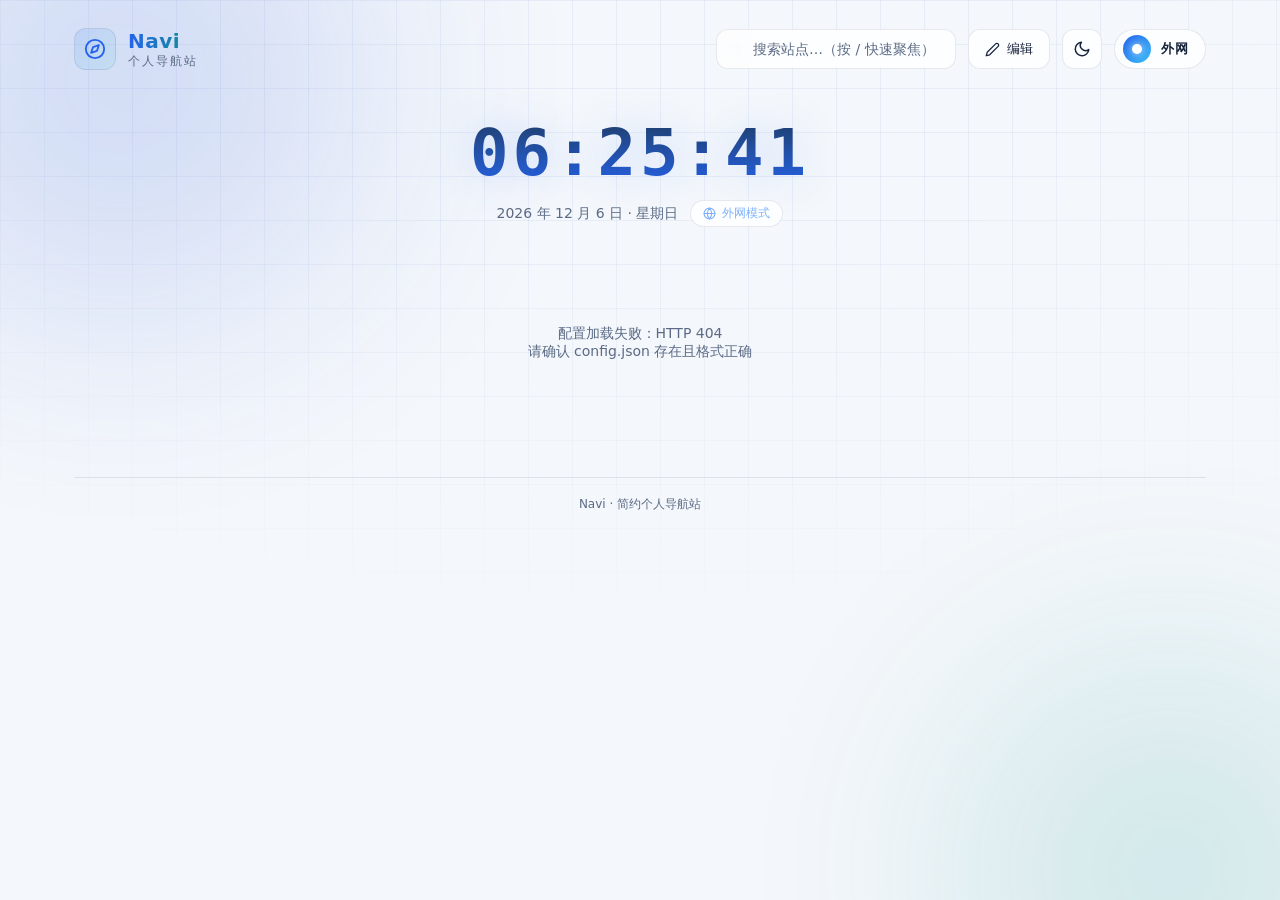
==== commit 64e8c029: "feat: 拼音搜索 / Ctrl+K 面板、卡片级内外网策略、含图片的 zip 备份、首页状态板 按 docs/roadmap.html 的改进方案实施 P0 全部条目与 P1-5。  P0-1 拼" ====
--- a/public/index.html
+++ b/public/index.html
@@ -6,7 +6,7 @@
   <title>Navi · 个人导航站</title>
   <link rel="icon" type="image/svg+xml" href="favicon.svg">
   <!-- 静态资源带版本号：每次改版 app.js / style.css 后递增 v=，强制浏览器拉取新文件，避免旧缓存 -->
-  <link rel="stylesheet" href="css/style.css?v=20260919-3">
+  <link rel="stylesheet" href="css/style.css?v=20260920-1">
 </head>
 <body>
   <!-- 科技感网格背景 -->
@@ -100,6 +100,38 @@
       </div>
     </section>
 
+    <!-- 系统状态板（Widget）：容器 / CPU / 内存 / 磁盘。
+         数据来自 GET /api/status，30s 轮询；页面切到后台时暂停轮询，切回立即补一次。
+         任何一项采不到（没挂 docker.sock / 非 Linux / 接口不存在）都只显示「不可用」，
+         整个状态板在完全拿不到数据时会自行隐藏 —— 不允许因为状态板把首页弄出 JS 错误。 -->
+    <section class="status-board" id="statusBoard" hidden aria-label="系统状态">
+      <div class="sb-item" data-stat="docker" id="sbDockerItem">
+        <span class="sb-label">容器</span>
+        <span class="sb-value" id="sbDocker">—</span>
+      </div>
+      <div class="sb-item" data-stat="cpu" id="sbCpuItem">
+        <span class="sb-label">CPU</span>
+        <span class="sb-value" id="sbCpu">—</span>
+        <span class="sb-meter" aria-hidden="true"><i id="sbCpuBar"></i></span>
+      </div>
+      <div class="sb-item" data-stat="mem" id="sbMemItem">
+        <span class="sb-label">内存</span>
+        <span class="sb-value" id="sbMem">—</span>
+        <span class="sb-meter" aria-hidden="true"><i id="sbMemBar"></i></span>
+      </div>
+      <div class="sb-item" data-stat="disk" id="sbDiskItem">
+        <span class="sb-label">磁盘</span>
+        <span class="sb-value" id="sbDisk">—</span>
+        <span class="sb-meter" aria-hidden="true"><i id="sbDiskBar"></i></span>
+      </div>
+      <button class="sb-refresh" id="sbRefresh" type="button" title="立即刷新状态（绕过服务端缓存）" aria-label="立即刷新状态">
+        <svg viewBox="0 0 24 24" fill="none" stroke="currentColor" stroke-width="2" stroke-linecap="round" stroke-linejoin="round">
+          <polyline points="23 4 23 10 17 10"></polyline>
+          <path d="M20.49 15a9 9 0 1 1-2.12-9.36L23 10"></path>
+        </svg>
+      </button>
+    </section>
+
     <!-- 导航分组（JS 渲染） -->
     <main id="navRoot" class="nav-root">
       <div class="loading"><div class="loading-ring"></div>加载中…</div>
@@ -127,9 +159,9 @@
       <div class="savebar-actions">
         <button id="discoverBtn" class="btn btn-ghost" type="button" title="自动识别容器 / 本机端口，匹配图标并生成导航卡片">服务发现</button>
         <button id="libraryBtn" class="btn btn-ghost" type="button" title="批量上传图标到本地图床库，供所有卡片重复选用">图床库</button>
-        <button id="backupBtn" class="btn btn-ghost" type="button" title="下载完整数据备份文件（含校验和）">备份</button>
-        <button id="importBtn" class="btn btn-ghost" type="button" title="从备份文件恢复数据">导入</button>
-        <input id="importFile" type="file" accept="application/json,.json" hidden>
+        <button id="backupBtn" class="btn btn-ghost" type="button" title="导出备份（可选：含图床库图片的完整备份，或仅配置）">备份</button>
+        <button id="importBtn" class="btn btn-ghost" type="button" title="从备份文件恢复数据（支持 .zip 完整备份与 .json 配置备份）">导入</button>
+        <input id="importFile" type="file" accept="application/json,.json,application/zip,.zip" hidden>
         <button id="cancelEditBtn" class="btn btn-ghost" type="button">取消</button>
         <button id="saveBtn" class="btn btn-primary" type="button">保存</button>
       </div>
@@ -155,6 +187,14 @@
         <label class="field">
           <span>内网地址</span>
           <input name="lanUrl" type="url" placeholder="http://192.168.x.x:端口（可留空）">
+        </label>
+        <label class="field">
+          <span>内外网策略</span>
+          <select name="netMode">
+            <option value="auto">自动（推荐：按内网是否可达选择，不可达自动走外网）</option>
+            <option value="lan">只用内网地址（仅内网可用的服务，如 OpenWrt）</option>
+            <option value="wan">只用外网地址（如内网地址不可信的场合）</option>
+          </select>
         </label>
         <label class="field">
           <span>Logo（本地图床库）</span>
@@ -205,6 +245,48 @@
     </div>
   </div>
 
+  <!-- 命令面板（Ctrl / ⌘ + K）：全站搜索 · 键盘直达 · 可选搜索引擎跳转 -->
+  <div id="paletteMask" class="modal-mask palette-mask" hidden>
+    <div class="palette" role="dialog" aria-modal="true" aria-label="全局搜索">
+      <div class="palette-head">
+        <svg class="palette-icon" viewBox="0 0 24 24" aria-hidden="true">
+          <circle cx="11" cy="11" r="7"></circle><line x1="16.2" y1="16.2" x2="21" y2="21"></line>
+        </svg>
+        <input id="paletteInput" class="palette-input" type="text" autocomplete="off" spellcheck="false"
+               placeholder="搜索导航项 · 支持拼音与首字母（如 jtyy）">
+        <button type="button" class="palette-close" id="paletteClose" title="关闭（Esc）">Esc</button>
+      </div>
+      <div class="palette-list" id="paletteList" role="listbox" aria-label="搜索结果"></div>
+      <div class="palette-foot">
+        <span class="palette-keys"><kbd>↑</kbd><kbd>↓</kbd> 选择</span>
+        <span class="palette-keys"><kbd>Enter</kbd> 打开</span>
+        <span class="palette-keys"><kbd>Ctrl</kbd><b>+</b><kbd>K</kbd> 开关</span>
+        <span class="palette-scope" id="paletteScope"></span>
+      </div>
+    </div>
+  </div>
+
+  <!-- 备份格式选择（完整 .zip 含图床库图片 / 仅配置 .json） -->
+  <div id="backupModal" class="modal-mask" hidden>
+    <div class="modal" role="dialog" aria-modal="true">
+      <h3 class="modal-title">导出备份</h3>
+      <p class="bkp-hint">备份文件用于换机迁移或误操作后回滚。</p>
+      <div class="bkp-list">
+        <button type="button" class="bkp-opt" id="backupZipOpt">
+          <span class="bkp-opt-main"><b>完整备份</b><i>.zip</i><em>推荐</em></span>
+          <span class="bkp-opt-desc">配置 + 图床库全部图片与图标，包内逐项 SHA-256 校验。<strong>换机迁移不会丢图</strong>。</span>
+        </button>
+        <button type="button" class="bkp-opt" id="backupJsonOpt">
+          <span class="bkp-opt-main"><b>仅配置</b><i>.json</i></span>
+          <span class="bkp-opt-desc">只有导航配置，体积小、可直接打开查看或手工编辑；<strong>不含图片</strong>。</span>
+        </button>
+      </div>
+      <div class="modal-actions">
+        <button type="button" class="btn btn-ghost" data-close="backupModal">取消</button>
+      </div>
+    </div>
+  </div>
+
   <!-- 服务发现弹窗（Docker 容器 / 本机端口 → 自动匹配图标 → 生成导航卡片） -->
   <div id="discoverModal" class="modal-mask" hidden>
     <div class="modal modal-wide" role="dialog" aria-modal="true">
@@ -293,6 +375,6 @@
     </div>
   </div>
 
-  <script src="js/app.js?v=20260919-3"></script>
+  <script src="js/app.js?v=20260920-1"></script>
 </body>
 </html>
--- a/public/css/style.css
+++ b/public/css/style.css
@@ -184,6 +184,11 @@
   background: linear-gradient(135deg, #0d9488, #38e1c6);
 }
 .net-toggle.lan { border-color: rgba(56, 225, 198, 0.4); }
+/* 自动模式（默认）：青色渐变的双向指示，区别于「强制内网/外网」的单色态 */
+.net-toggle.auto .toggle-dot {
+  background: linear-gradient(135deg, #2563eb 0%, #38e1c6 100%);
+}
+.net-toggle.auto { border-color: rgba(125, 177, 255, 0.3); }
 .toggle-label { font-weight: 600; letter-spacing: 1px; min-width: 26px; text-align: center; }
 
 /* ---------- Hero ---------- */
@@ -214,6 +219,61 @@
 .net-badge svg { width: 13px; height: 13px; }
 .net-badge.lan { color: var(--accent-2); border-color: rgba(56, 225, 198, 0.4); }
 
+/* ---------- 系统状态板（Widget：容器 / CPU / 内存 / 磁盘） ----------
+   data-state="na"  该项采不到（显示「不可用」，隐藏进度条）
+   data-level=warn/hot  使用率达到 75% / 90%，进度条换色
+   .is-stale        最近一次刷新失败（此前有过数据），边框转为警示色 */
+.status-board {
+  display: flex; flex-wrap: wrap; align-items: center; gap: 4px;
+  width: fit-content; max-width: 100%;
+  margin: -10px auto 26px;
+  padding: 7px 8px 7px 14px;
+  border: 1px solid var(--border);
+  border-radius: 999px;
+  background: var(--bg-panel);
+  backdrop-filter: blur(10px);
+  color: var(--text-dim);
+  transition: border-color 0.3s ease;
+}
+.status-board.is-stale { border-color: rgba(255, 107, 107, 0.4); }
+.sb-item {
+  display: inline-flex; align-items: center; gap: 7px;
+  padding: 2px 8px;
+  border-radius: 999px;
+  white-space: nowrap;
+  font-size: 12px;
+}
+.sb-label { font-size: 11px; letter-spacing: 0.5px; opacity: 0.78; }
+.sb-value {
+  font-family: var(--mono); font-size: 12px; font-weight: 600;
+  color: var(--text);
+  min-width: 36px; text-align: right;
+}
+.sb-item[data-state="na"] .sb-value { color: var(--text-dim); font-weight: 400; min-width: 0; }
+.sb-meter {
+  display: inline-block; width: 44px; height: 4px; border-radius: 2px;
+  background: rgba(127, 160, 220, 0.22); overflow: hidden;
+}
+.sb-meter i {
+  display: block; height: 100%; width: 0; border-radius: 2px;
+  background: linear-gradient(90deg, var(--accent), var(--accent-2));
+  transition: width 0.45s ease, background 0.3s ease;
+}
+.sb-item[data-level="warn"] .sb-meter i { background: linear-gradient(90deg, #f0a020, #ffd166); }
+.sb-item[data-level="hot"] .sb-meter i { background: linear-gradient(90deg, var(--danger), #ff9f43); }
+.sb-item[data-state="na"] .sb-meter { display: none; }
+.sb-refresh {
+  display: inline-flex; align-items: center; justify-content: center;
+  width: 24px; height: 24px; padding: 0; margin-left: 2px;
+  border: 1px solid transparent; border-radius: 50%;
+  background: transparent; color: var(--text-dim);
+  cursor: pointer; transition: color 0.2s, border-color 0.2s;
+}
+.sb-refresh:hover { color: var(--accent); border-color: var(--border-hover); }
+.sb-refresh svg { width: 13px; height: 13px; }
+.sb-refresh.is-busy svg { animation: sb-spin 0.9s linear infinite; }
+@keyframes sb-spin { to { transform: rotate(360deg); } }
+
 /* ---------- 分组与卡片 ---------- */
 .nav-root { display: flex; flex-direction: column; gap: 34px; margin-top: 8px; }
 
@@ -305,6 +365,24 @@
   opacity: 0; transition: opacity 0.25s;
 }
 body.lan-mode .card[data-has-lan="true"] .lan-flag { opacity: 1; }
+/* 自动模式下 data-net 逐卡反映实际走向，LAN 角标据此亮起（不再依赖整站 lan-mode） */
+.card[data-net="lan"] .lan-flag { opacity: 1; }
+
+/* 已手动指定内外网策略的卡片：角标提示「这张不是自动判断的」 */
+.net-pin {
+  position: absolute; bottom: 7px; right: 9px;
+  font-size: 9.5px; letter-spacing: 0.04em;
+  padding: 1px 6px; border-radius: 999px;
+  color: var(--accent-2);
+  background: rgba(56, 225, 198, 0.12);
+  border: 1px solid rgba(56, 225, 198, 0.3);
+  opacity: 0.85;
+}
+.net-pin[data-mode="wan"] {
+  color: var(--accent);
+  background: rgba(79, 140, 255, 0.12);
+  border-color: rgba(79, 140, 255, 0.32);
+}
 
 /* ---------- 空结果 ---------- */
 .empty-tip {
@@ -504,6 +582,133 @@
 }
 .modal-actions { display: flex; justify-content: flex-end; gap: 8px; margin-top: 18px; }
 
+/* ---------- 备份格式选择 ---------- */
+.bkp-hint { margin: -6px 0 14px; font-size: 12px; color: var(--text-dim); line-height: 1.6; }
+.bkp-list { display: flex; flex-direction: column; gap: 10px; }
+.bkp-opt {
+  display: flex; flex-direction: column; gap: 6px;
+  width: 100%; padding: 13px 14px; text-align: left; cursor: pointer;
+  font-family: inherit; color: var(--text);
+  background: var(--bg-card);
+  border: 1px solid var(--border);
+  border-radius: var(--radius-sm);
+  transition: border-color 0.15s, background 0.15s, transform 0.12s;
+}
+.bkp-opt:hover {
+  background: var(--bg-card-hover);
+  border-color: var(--border-hover);
+  transform: translateY(-1px);
+}
+.bkp-opt-main { display: flex; align-items: center; gap: 7px; font-size: 14px; }
+.bkp-opt-main b { font-weight: 600; }
+.bkp-opt-main i {
+  font-style: normal; font-family: var(--mono); font-size: 11px;
+  padding: 1px 6px; border-radius: 5px;
+  color: var(--accent-2); background: rgba(56, 225, 198, 0.1);
+  border: 1px solid rgba(56, 225, 198, 0.25);
+}
+.bkp-opt-main em {
+  font-style: normal; font-size: 10.5px; font-weight: 600;
+  padding: 1px 7px; border-radius: 999px;
+  color: #0a0e17; background: var(--accent-2);
+}
+.bkp-opt-desc { font-size: 12px; color: var(--text-dim); line-height: 1.65; }
+.bkp-opt-desc strong { color: var(--text); font-weight: 600; }
+
+/* ---------- 命令面板（Ctrl/⌘ + K） ---------- */
+.palette-mask { align-items: start; padding-top: min(14vh, 130px); }
+.palette {
+  width: min(620px, calc(100vw - 32px));
+  max-height: min(70vh, 640px);
+  display: flex; flex-direction: column;
+  background: var(--modal-bg);
+  border: 1px solid var(--border-hover);
+  border-radius: var(--radius);
+  box-shadow: var(--shadow), 0 0 0 1px rgba(79, 140, 255, 0.08);
+  overflow: hidden;
+  animation: modalIn 0.18s ease;
+}
+.palette-head {
+  display: flex; align-items: center; gap: 10px;
+  padding: 13px 15px;
+  border-bottom: 1px solid var(--border);
+  flex: none;
+}
+.palette-icon {
+  flex: none; width: 17px; height: 17px;
+  fill: none; stroke: var(--accent); stroke-width: 2;
+  stroke-linecap: round; stroke-linejoin: round;
+}
+.palette-input {
+  flex: 1 1 auto; min-width: 0;
+  background: transparent; border: 0; outline: none;
+  color: var(--text); font-family: inherit; font-size: 15px;
+}
+.palette-input::placeholder { color: var(--text-dim); }
+.palette-close {
+  flex: none; cursor: pointer; font-family: var(--mono); font-size: 10.5px;
+  padding: 3px 7px; border-radius: 6px;
+  color: var(--text-dim); background: var(--mini-btn-bg);
+  border: 1px solid var(--border);
+}
+.palette-close:hover { color: var(--text); border-color: var(--border-hover); }
+.palette-list { flex: 1 1 auto; overflow-y: auto; padding: 6px; overscroll-behavior: contain; }
+.palette-sec {
+  padding: 9px 9px 5px;
+  font-size: 11px; font-weight: 600; letter-spacing: 0.06em;
+  color: var(--text-dim); text-transform: uppercase;
+}
+.palette-row {
+  display: flex; align-items: center; gap: 10px;
+  padding: 8px 10px; border-radius: 9px; cursor: pointer;
+  text-decoration: none; color: var(--text);
+  border: 1px solid transparent;
+}
+.palette-row.is-active {
+  background: var(--bg-card-hover);
+  border-color: var(--border-hover);
+}
+.palette-row-icon {
+  flex: none; width: 26px; height: 26px; border-radius: 7px;
+  display: grid; place-items: center; overflow: hidden;
+  background: rgba(79, 140, 255, 0.1); border: 1px solid var(--border);
+  font-size: 12px; font-weight: 600; color: var(--accent);
+}
+.palette-row-icon img { width: 100%; height: 100%; object-fit: contain; }
+.palette-row-body { flex: 1 1 auto; min-width: 0; }
+.palette-row-title { font-size: 13.5px; line-height: 1.4; white-space: nowrap; overflow: hidden; text-overflow: ellipsis; }
+.palette-row-title mark {
+  background: rgba(56, 225, 198, 0.22); color: var(--accent-2);
+  border-radius: 3px; padding: 0 1px;
+}
+.palette-row-meta {
+  font-size: 11.5px; color: var(--text-dim); line-height: 1.45;
+  white-space: nowrap; overflow: hidden; text-overflow: ellipsis;
+}
+.palette-row-meta b { color: var(--accent); font-weight: 600; }
+.palette-row-py {
+  flex: none; font-family: var(--mono); font-size: 10.5px;
+  padding: 2px 6px; border-radius: 5px;
+  color: var(--accent-2); background: rgba(56, 225, 198, 0.08);
+  border: 1px solid rgba(56, 225, 198, 0.2);
+}
+.palette-empty { padding: 26px 16px; text-align: center; font-size: 13px; color: var(--text-dim); line-height: 1.8; }
+.palette-foot {
+  flex: none; display: flex; align-items: center; gap: 14px; flex-wrap: wrap;
+  padding: 9px 15px;
+  border-top: 1px solid var(--border);
+  font-size: 11.5px; color: var(--text-dim);
+}
+.palette-keys { display: inline-flex; align-items: center; gap: 3px; }
+.palette-keys b { font-weight: 400; }
+.palette-scope { margin-left: auto; font-family: var(--mono); font-size: 10.5px; }
+.palette-foot kbd {
+  font-family: var(--mono); font-size: 10px;
+  padding: 1px 5px; border-radius: 4px;
+  color: var(--text); background: var(--mini-btn-bg);
+  border: 1px solid var(--border);
+}
+
 /* ---------- Logo 本地上传 ---------- */
 .logo-box {
   display: flex; align-items: center; gap: 12px; flex-wrap: wrap;
@@ -822,4 +1027,9 @@
   .lib-drop { flex-direction: column; align-items: flex-start; gap: 6px; }
   .icon-row { flex-wrap: wrap; }
   .icon-row input { min-width: 100%; }
-}
+
+  /* 状态板：窄屏下允许换行，圆角收敛成普通圆角避免「胶囊里塞两行」的怪样子 */
+  .status-board { border-radius: var(--radius); margin-top: -4px; padding: 8px 10px; justify-content: center; }
+  .sb-item { padding: 2px 5px; }
+  .sb-meter { width: 34px; }
+}
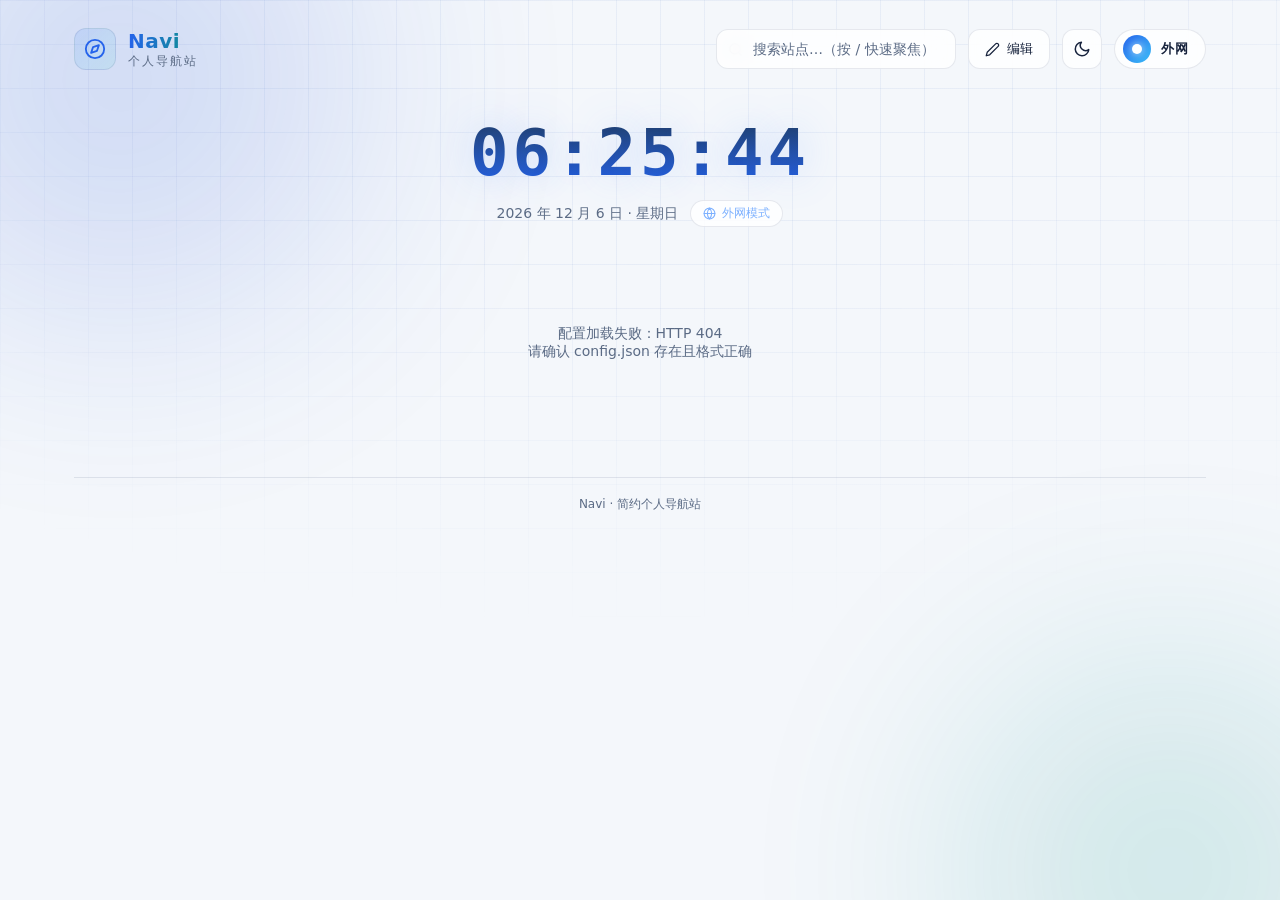
==== commit 7bd8c41b: "chore: 更新" ====
--- a/public/index.html
+++ b/public/index.html
@@ -375,6 +375,7 @@
     </div>
   </div>
 
-  <script src="js/app.js?v=20260920-1"></script>
+  <script src="js/icon-map.js?v=20260920-1"></script>
+<script src="js/app.js?v=20260920-1"></script>
 </body>
 </html>
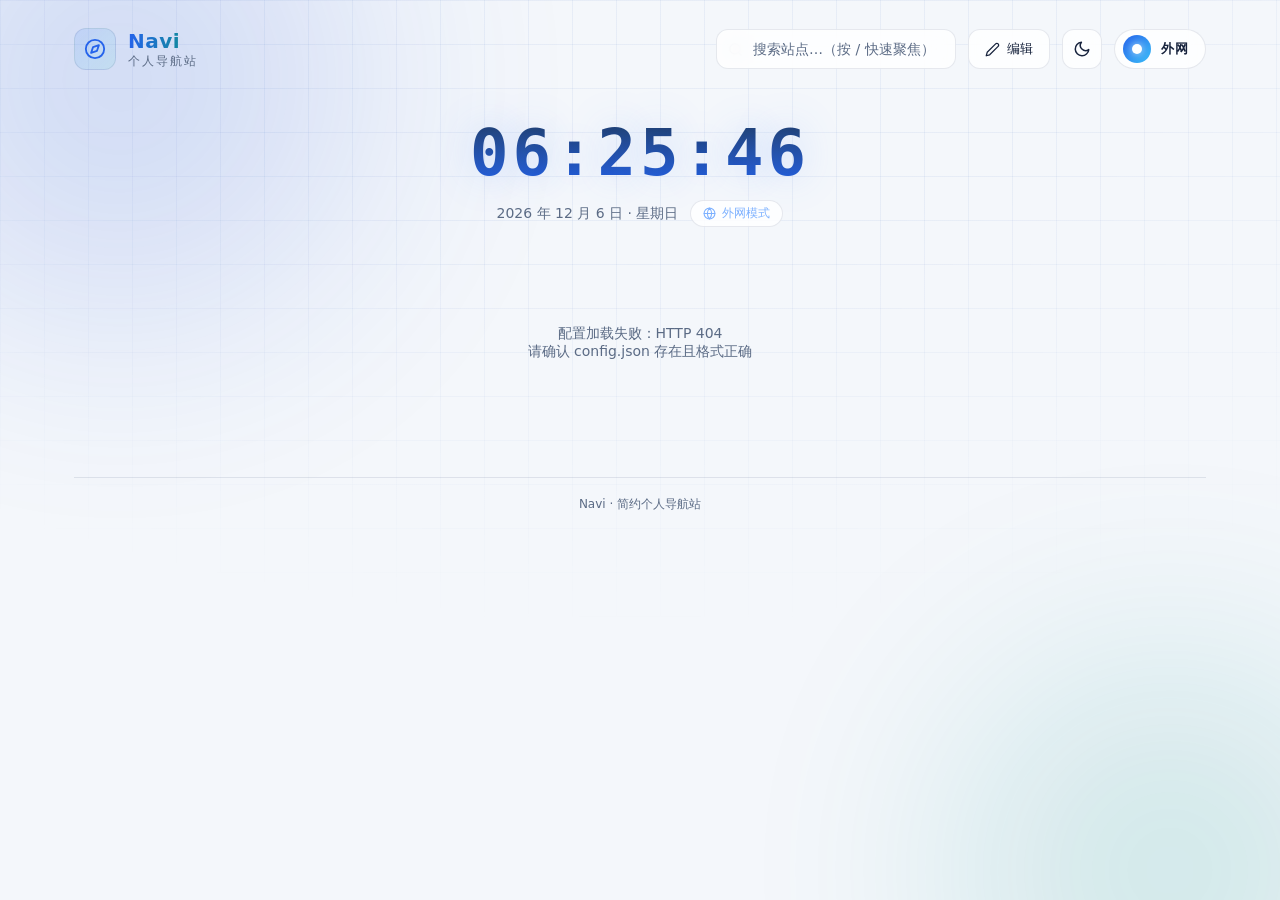
==== commit b73b08ac: "chore: 更新" ====
--- a/public/index.html
+++ b/public/index.html
@@ -220,6 +220,11 @@
             <button type="button" class="btn btn-ghost" id="iconGalleryBtn" title="从在线图标库挑选">图标库</button>
           </div>
         </label>
+        <div class="item-stale" id="itemStaleNote" hidden>
+          <span class="item-stale-icon" aria-hidden="true">⚠</span>
+          <span class="item-stale-text" id="itemStaleText"></span>
+          <button type="button" class="btn btn-ghost" id="itemRestoreBtn">恢复（清除失效标记）</button>
+        </div>
         <div class="modal-actions">
           <button type="button" class="btn btn-ghost" data-close="itemModal">取消</button>
           <button type="submit" class="btn btn-primary">确定</button>
@@ -296,6 +301,15 @@
       </h3>
       <p class="discover-hint" id="discoverHint">正在扫描容器与本机监听端口…</p>
 
+      <!-- P1-7：源侧已消失的发现卡片 —— 只标记、不自动删除 -->
+      <div class="stale-bar" id="staleBar" hidden>
+        <span class="stale-bar-text" id="staleBarText"></span>
+        <span class="stale-bar-actions">
+          <button type="button" class="btn btn-ghost" id="staleRestoreBtn">恢复全部</button>
+          <button type="button" class="btn btn-ghost danger" id="staleCleanBtn">清理失效项</button>
+        </span>
+      </div>
+
       <div class="discover-toolbar" id="discoverToolbar" hidden>
         <label class="discover-all">
           <input type="checkbox" id="discoverAll">
--- a/public/css/style.css
+++ b/public/css/style.css
@@ -384,6 +384,19 @@
   border-color: rgba(79, 140, 255, 0.32);
 }
 
+/* P1-7：来自服务发现的卡片，源侧已扫描不到 → 只标记不删。
+   做成卡片正文里的行内角标（不绝对定位），因此不会与右上角 LAN / 右下角 net-pin 打架。 */
+.stale-pin {
+  display: inline-block; margin-top: 3px;
+  font-size: 9.5px; letter-spacing: 0.02em;
+  padding: 1px 6px; border-radius: 999px;
+  color: #fbbf24;
+  background: rgba(251, 191, 36, 0.13);
+  border: 1px solid rgba(251, 191, 36, 0.35);
+}
+/* 已标记失效的卡片加一条左侧提示边（不改变尺寸，避免网格重排） */
+.card[data-stale="1"] { border-color: rgba(251, 191, 36, 0.34); }
+
 /* ---------- 空结果 ---------- */
 .empty-tip {
   text-align: center; padding: 60px 0;
@@ -752,6 +765,31 @@
 }
 .discover-hint.err { color: var(--danger); }
 
+/* P1-7：失效项提示条（源侧已消失的发现卡片 —— 只标记、不自动删除） */
+.stale-bar {
+  display: flex; align-items: center; gap: 12px; flex-wrap: wrap;
+  padding: 9px 12px; margin: 0 0 12px;
+  background: rgba(251, 191, 36, 0.08);
+  border: 1px solid rgba(251, 191, 36, 0.32);
+  border-radius: 9px;
+}
+.stale-bar-text {
+  flex: 1; min-width: 200px;
+  font-size: 12.5px; color: #fbbf24; line-height: 1.65;
+}
+.stale-bar-actions { display: inline-flex; gap: 8px; flex: none; }
+
+/* 编辑弹窗内的失效说明（与提示条同色系，说明「已标记不删除」并给恢复入口） */
+.item-stale {
+  display: flex; align-items: center; gap: 10px; flex-wrap: wrap;
+  margin-top: 4px; padding: 9px 11px;
+  background: rgba(251, 191, 36, 0.08);
+  border: 1px solid rgba(251, 191, 36, 0.32);
+  border-radius: 9px;
+}
+.item-stale-icon { flex: none; font-size: 13px; color: #fbbf24; }
+.item-stale-text { flex: 1; min-width: 180px; font-size: 12px; color: #fbbf24; line-height: 1.65; }
+
 .discover-toolbar {
   display: flex; align-items: center; gap: 12px; flex-wrap: wrap;
   padding: 8px 12px; margin-bottom: 10px;
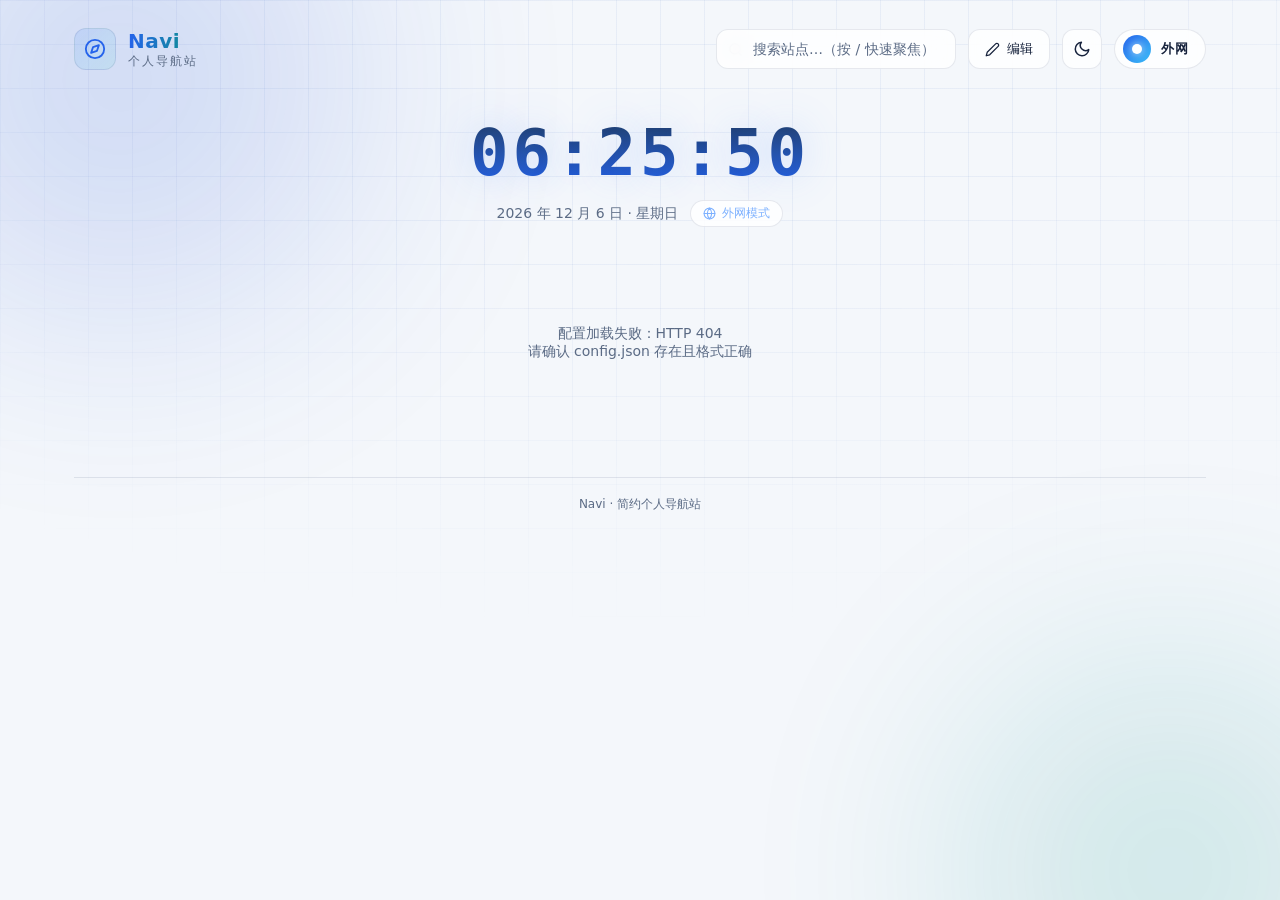
==== commit 97844056: "feat(P2): 首次引导 + 拖链接建卡 + DOCKER_GID 说明 + CHANGELOG P2 收尾（对标 NavDeck 的最后一组改进）：  - 首次引导：配置为空且能写后端时才弹出可" ====
--- a/public/index.html
+++ b/public/index.html
@@ -167,6 +167,35 @@
       </div>
   </div>
 
+  <!-- 首次使用引导：仅当配置里一张卡片都没有（且没被跳过过）时出现。
+       静态托管 / 无后端时不出现 —— 那时用户根本改不了东西，弹向导只会碍事。 -->
+  <div id="firstRun" class="modal-mask" hidden>
+    <div class="modal modal-wide first-run" role="dialog" aria-modal="true" aria-labelledby="firstRunTitle">
+      <h3 class="modal-title" id="firstRunTitle">👋 欢迎使用 Navi</h3>
+      <p class="fr-lead">这里还一张卡片都没有，三步就能用起来：</p>
+      <ol class="fr-steps">
+        <li>
+          <b>进入编辑模式</b>
+          <span>点右上角「编辑」。所有改动都要点底部「保存」才会写入服务器（不点保存随时可「取消」）。</span>
+        </li>
+        <li>
+          <b>加卡片：手动，或者自动</b>
+          <span>点分组标题上的「＋」手动添加；也可以把浏览器地址栏的链接<strong>直接拖到页面上</strong>。装了 Docker 就点底部「服务发现」，自动识别容器与本机端口、自动匹配图标。</span>
+        </li>
+        <li>
+          <b>记得备份</b>
+          <span>编辑模式下的「备份」可导出<strong>含图床库图片的完整 .zip</strong>，换机迁移不会丢图。</span>
+        </li>
+      </ol>
+      <p class="fr-note">⚠️ 要暴露到公网，请务必在 <code>.env</code> 里设置 <code>NAVI_PASSWORD</code> —— 不设等于无密码开放访问。</p>
+      <div class="modal-actions">
+        <button type="button" class="btn btn-ghost" id="frDismiss">以后再说</button>
+        <button type="button" class="btn btn-ghost" id="frDiscover">用服务发现自动添加</button>
+        <button type="button" class="btn btn-primary" id="frStart">开始添加</button>
+      </div>
+    </div>
+  </div>
+
   <!-- 导航项编辑弹窗 -->
   <div id="itemModal" class="modal-mask" hidden>
     <div class="modal" role="dialog" aria-modal="true">
--- a/public/css/style.css
+++ b/public/css/style.css
@@ -790,6 +790,27 @@
 .item-stale-icon { flex: none; font-size: 13px; color: #fbbf24; }
 .item-stale-text { flex: 1; min-width: 180px; font-size: 12px; color: #fbbf24; line-height: 1.65; }
 
+/* ---------- 首次使用引导 ---------- */
+.first-run .modal-title { margin-bottom: 6px; }
+.fr-lead { margin: 0 0 12px; font-size: 13.5px; color: var(--text-dim); }
+.fr-steps {
+  margin: 0 0 12px; padding-left: 20px;
+  display: flex; flex-direction: column; gap: 10px;
+}
+.fr-steps li { font-size: 13px; line-height: 1.7; color: var(--text); }
+.fr-steps li b { display: block; margin-bottom: 2px; color: var(--text); }
+.fr-steps li span { color: var(--text-dim); }
+.fr-steps li strong { color: var(--accent-2); font-weight: 600; }
+.fr-note {
+  margin: 0 0 12px; padding: 8px 11px;
+  font-size: 12px; line-height: 1.65;
+  color: #fbbf24;
+  background: rgba(251, 191, 36, 0.08);
+  border: 1px solid rgba(251, 191, 36, 0.3);
+  border-radius: 8px;
+}
+.fr-note code { color: inherit; }
+
 .discover-toolbar {
   display: flex; align-items: center; gap: 12px; flex-wrap: wrap;
   padding: 8px 12px; margin-bottom: 10px;
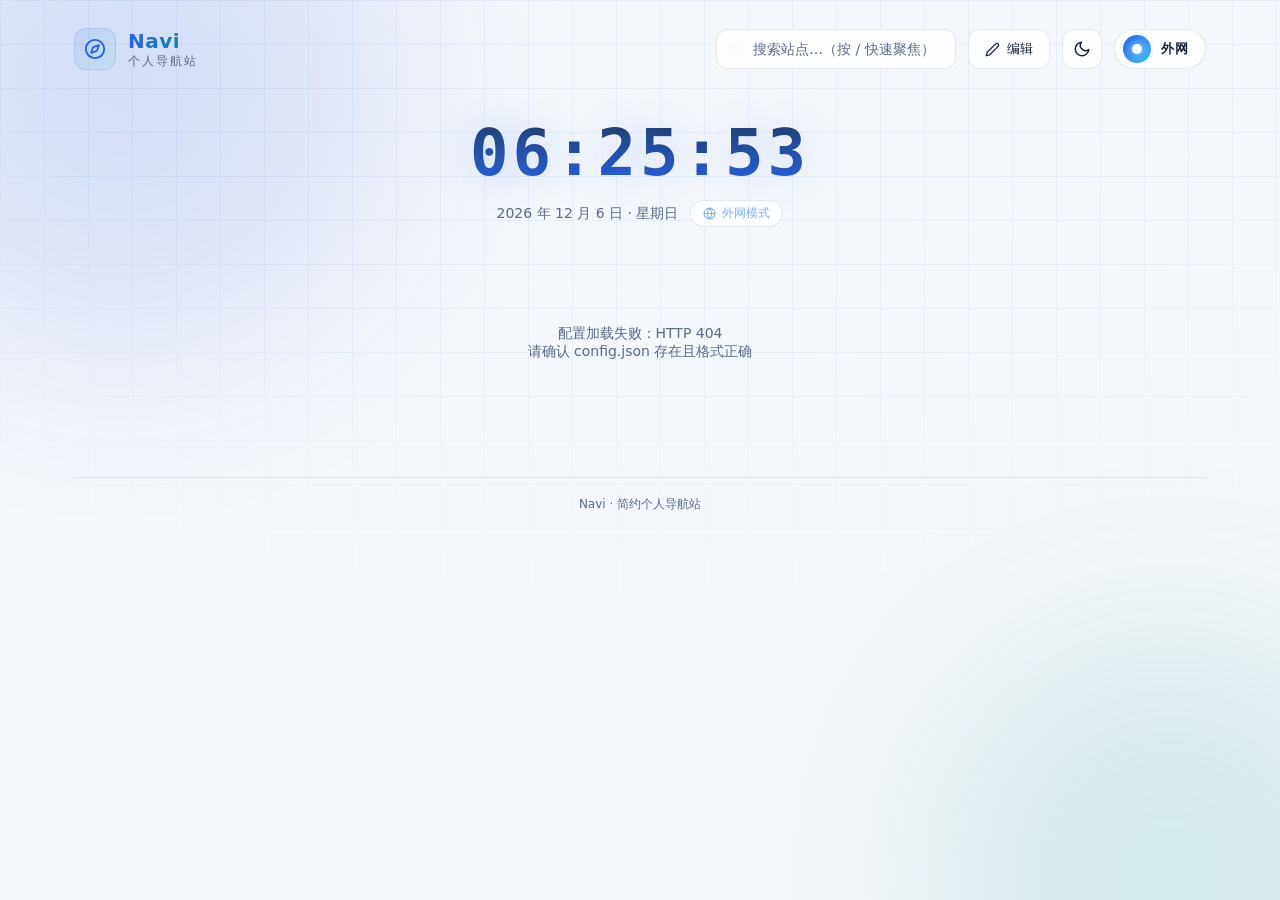
==== commit 455df072: "feat(P2): 卡片标签 —— 搜索与命令面板的跨分组检索 P2 剩余项里用户只选了「卡片标签」这一项（其余明确不做）。 tags[] 让「类别记得、名字忘了」也能找回来，与既有的拼音搜索互补。 " ====
--- a/public/index.html
+++ b/public/index.html
@@ -249,6 +249,11 @@
             <button type="button" class="btn btn-ghost" id="iconGalleryBtn" title="从在线图标库挑选">图标库</button>
           </div>
         </label>
+        <label class="field">
+          <span>标签</span>
+          <input name="tags" type="text" maxlength="120" placeholder="逗号分隔，如：下载, 媒体, 常用（可留空）">
+          <span class="field-hint">用于<b>跨分组检索</b>：搜「下载」能把各组里带这个标签的站点一次找出来；也可以直接点卡片上的标签来筛。</span>
+        </label>
         <div class="item-stale" id="itemStaleNote" hidden>
           <span class="item-stale-icon" aria-hidden="true">⚠</span>
           <span class="item-stale-text" id="itemStaleText"></span>
--- a/public/css/style.css
+++ b/public/css/style.css
@@ -356,6 +356,33 @@
   font-size: 11.5px; color: var(--text-dim);
   white-space: nowrap; overflow: hidden; text-overflow: ellipsis;
 }
+/* P2：卡片标签。它同时是「跨分组筛选」的入口，所以做成可点的胶囊；
+   nowrap + overflow:hidden 保证标签再多也不会把卡片撑高或挤歪标题。 */
+.card-tags {
+  display: flex; flex-wrap: nowrap; gap: 4px;
+  margin-top: 5px; overflow: hidden;
+}
+.card-tags .tag {
+  flex: none; max-width: 76px;
+  font-size: 10px; line-height: 1.6;
+  padding: 1px 6px; border-radius: 999px;
+  color: var(--accent);
+  background: rgba(79, 140, 255, 0.12);
+  border: 1px solid rgba(79, 140, 255, 0.3);
+  white-space: nowrap; overflow: hidden; text-overflow: ellipsis;
+  cursor: pointer;
+  transition: background 0.15s, border-color 0.15s;
+}
+.card-tags .tag:hover {
+  background: rgba(79, 140, 255, 0.24);
+  border-color: rgba(79, 140, 255, 0.6);
+}
+.card-tags .tag-more {
+  flex: none; font-size: 10px; line-height: 1.6;
+  padding: 1px 4px; color: var(--text-dim);
+}
+/* 编辑模式下点标签不筛选（那一下用于编辑卡片），光标要如实反映这个分歧 */
+body.edit-mode .card-tags .tag { cursor: default; }
 
 /* 内网模式标识：有独立内网地址的卡片在切换后亮起角标 */
 .lan-flag {
@@ -571,6 +598,11 @@
   border-radius: var(--radius);
   box-shadow: var(--shadow);
   animation: modalIn 0.2s ease;
+  /* 弹窗高度必须封顶 + 可滚动：遮罩是 place-items:center，一旦内容高于视口，
+     弹窗会向上下两端同时溢出，底部的「保存 / 取消」直接被推到屏幕外点不到
+     （小屏笔记本上编辑弹窗字段一多就会踩到）。这里封顶后改为内部滚动。 */
+  max-height: calc(100vh - 40px);
+  overflow-y: auto;
 }
 @keyframes modalIn {
   from { opacity: 0; transform: translateY(10px) scale(0.98); }
@@ -579,6 +611,8 @@
 .modal-title { font-size: 16px; font-weight: 600; margin-bottom: 16px; }
 .field { display: block; margin-bottom: 12px; }
 .field span { display: block; margin-bottom: 5px; font-size: 12.5px; color: var(--text-dim); }
+/* 字段下方的补充说明（如「标签」用来跨分组检索）：比标签文字再小一号、紧贴输入框 */
+.field .field-hint { margin: 2px 0 0; font-size: 11.5px; line-height: 1.5; }
 .field input {
   width: 100%; height: 38px;
   padding: 0 12px;
@@ -705,6 +739,15 @@
   color: var(--accent-2); background: rgba(56, 225, 198, 0.08);
   border: 1px solid rgba(56, 225, 198, 0.2);
 }
+/* P2：面板结果里的标签与「命中原因」提示。
+   跨分组检索最让人困惑的是「这条为什么会出来」，所以命中标签时明确标出来。 */
+.palette-row-tag { color: var(--accent); }
+.palette-row-hit {
+  flex: none; font-size: 10px;
+  padding: 2px 6px; border-radius: 5px;
+  color: var(--accent); background: rgba(79, 140, 255, 0.1);
+  border: 1px solid rgba(79, 140, 255, 0.28);
+}
 .palette-empty { padding: 26px 16px; text-align: center; font-size: 13px; color: var(--text-dim); line-height: 1.8; }
 .palette-foot {
   flex: none; display: flex; align-items: center; gap: 14px; flex-wrap: wrap;
